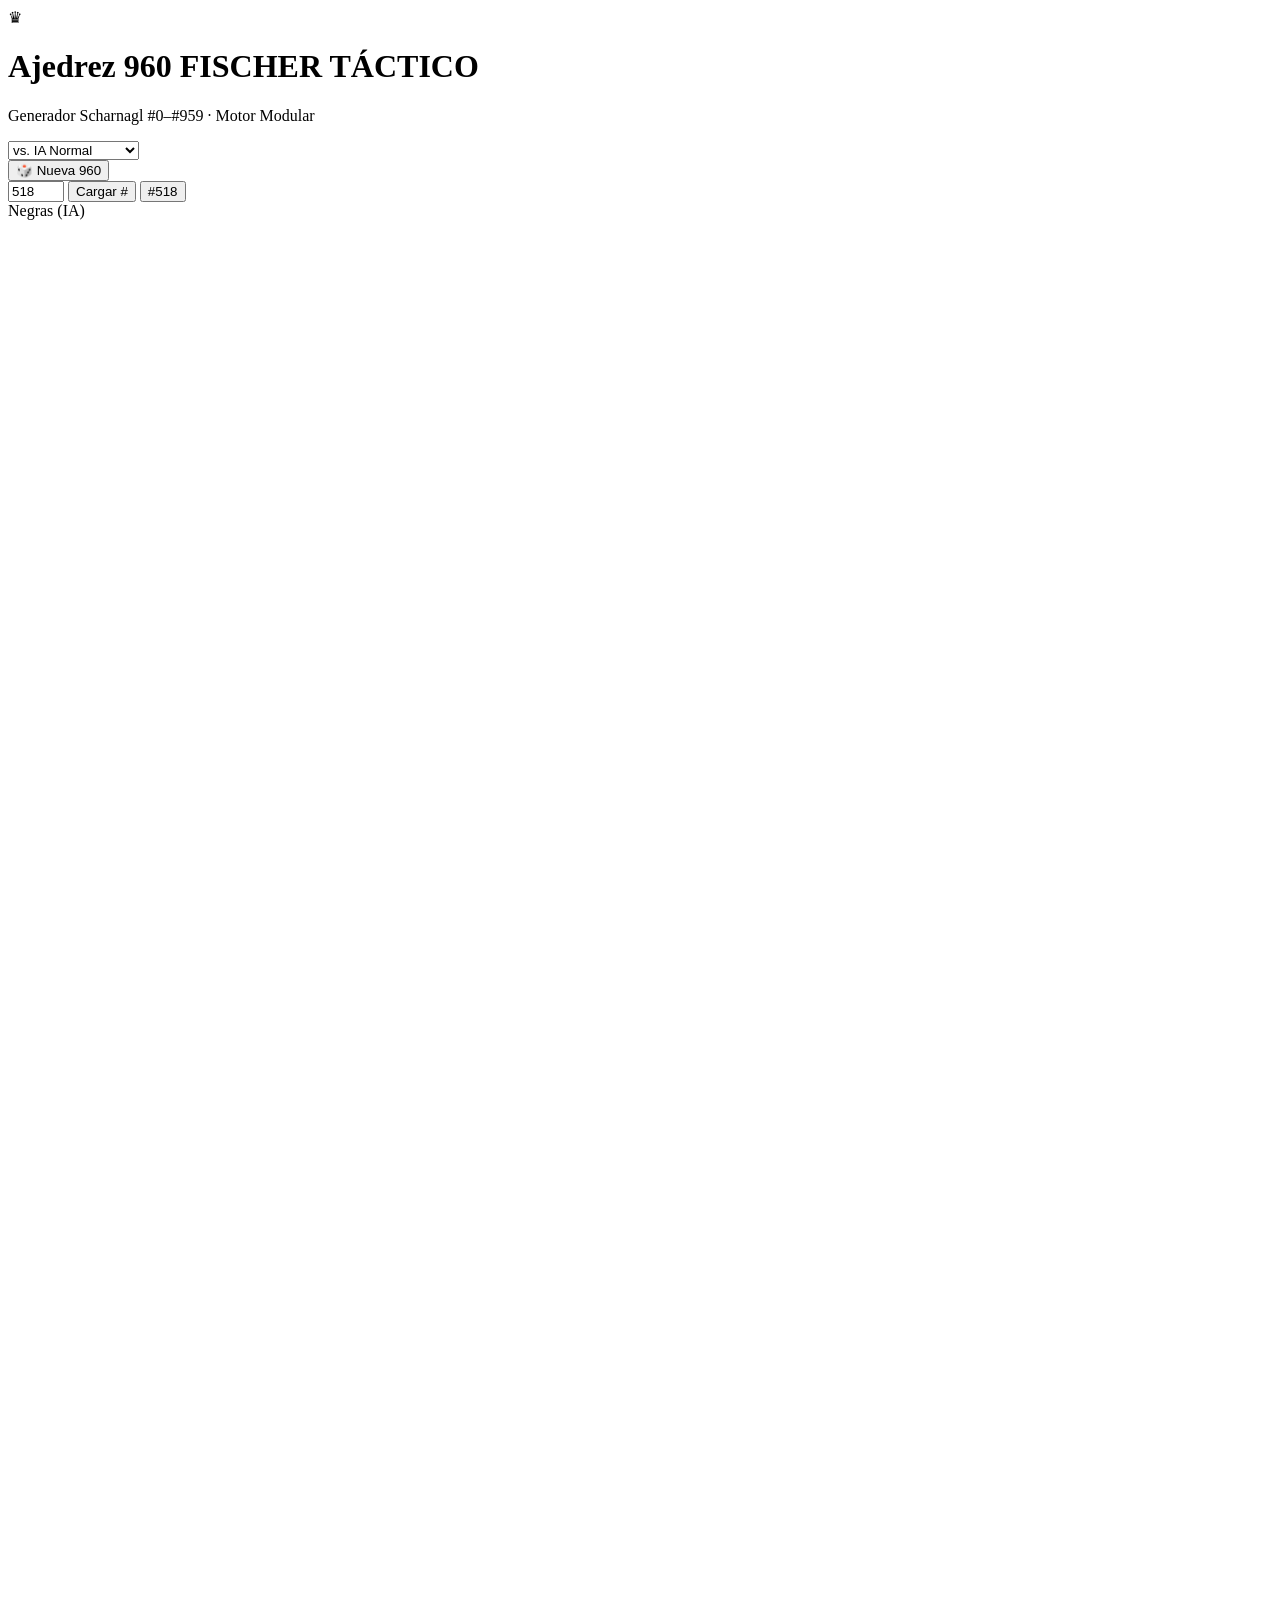
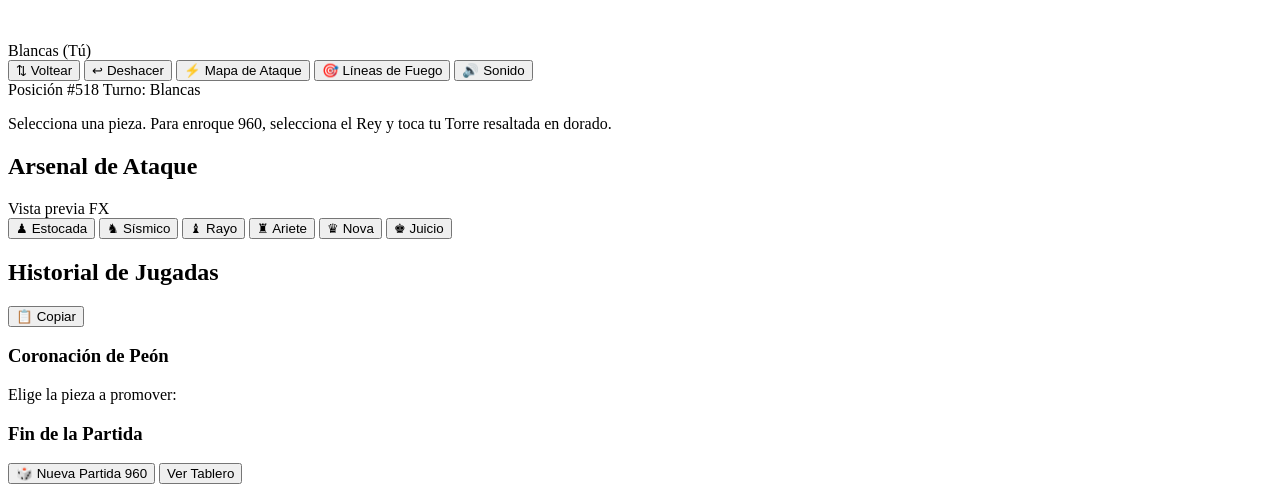
==== index.html @ e0a33cb6 "Create index.html" ====
<!DOCTYPE html>
<html lang="es" data-theme="neon">
<head>
  <meta charset="UTF-8" />
  <meta name="viewport" content="width=device-width, initial-scale=1.0" />
  <title>Ajedrez 960 — Método Fischer Táctico</title>
  <link rel="stylesheet" href="css/layout.css" />
</head>
<body>
  <header class="topbar">
    <div class="brand">
      <div class="brand-icon">♛</div>
      <div>
        <h1>Ajedrez 960 <span class="badge-tag">FISCHER TÁCTICO</span></h1>
        <p class="subtitle">Generador Scharnagl #0–#959 · Motor Modular</p>
      </div>
    </div>

    <div class="top-controls">
      <select id="mode-select" class="ctrl-select" title="Modo de juego">
        <option value="ai-normal">vs. IA Normal</option>
        <option value="ai-easy">vs. IA Fácil</option>
        <option value="pvp">2 Jugadores Local</option>
      </select>

      <div id="theme-slot" class="slot-inline"></div>

      <button id="btn-random-960" class="btn btn-primary">🎲 Nueva 960</button>

      <div class="pos-loader">
        <input id="pos-input" type="number" min="0" max="959" value="518" title="Número Scharnagl (0-959)" />
        <button id="btn-load-pos" class="btn btn-secondary">Cargar #</button>
        <button id="btn-classic" class="btn btn-ghost" title="Ajedrez clásico (#518)">#518</button>
      </div>
    </div>
  </header>

  <main class="arena">
    <!-- Columna Principal: Tablero -->
    <section class="board-column">
      <div class="player-bar" id="player-top">
        <div class="player-info">
          <span class="dot dot-black" id="top-dot"></span>
          <span class="player-name" id="top-name">Negras (IA)</span>
          <span class="material-adv" id="material-top"></span>
        </div>
        <div class="captured-strip" id="captured-top"></div>
        <div id="clock-top-slot" class="clock-slot"></div>
      </div>

      <div class="board-stage" id="board-stage">
        <div class="board-wrapper" id="board-wrapper">
          <div class="board-grid" id="board-grid"></div>
          <svg class="tactical-svg" id="tactical-svg" viewBox="0 0 800 800" preserveAspectRatio="none"></svg>
          <canvas class="fx-canvas" id="fx-canvas"></canvas>
        </div>
      </div>

      <div class="player-bar" id="player-bottom">
        <div class="player-info">
          <span class="dot dot-white" id="bottom-dot"></span>
          <span class="player-name" id="bottom-name">Blancas (Tú)</span>
          <span class="material-adv" id="material-bottom"></span>
        </div>
        <div class="captured-strip" id="captured-bottom"></div>
        <div id="clock-bottom-slot" class="clock-slot"></div>
      </div>

      <div class="board-toolbar">
        <button id="btn-flip" class="btn btn-secondary">⇅ Voltear</button>
        <button id="btn-undo" class="btn btn-secondary">↩ Deshacer</button>
        <button id="btn-attack-map" class="btn btn-secondary">⚡ Mapa de Ataque</button>
        <button id="btn-threat-lines" class="btn btn-secondary active">🎯 Líneas de Fuego</button>
        <button id="btn-sound" class="btn btn-secondary active">🔊 Sonido</button>
      </div>
    </section>

    <!-- Panel Lateral -->
    <aside class="side-panel">
      <div class="card status-card">
        <div class="status-row">
          <span class="pos-badge" id="pos-badge">Posición #518</span>
          <span class="turn-pill" id="turn-pill">Turno: Blancas</span>
        </div>
        <p class="status-text" id="status-text">
          Selecciona una pieza. Para enroque 960, selecciona el Rey y toca tu Torre resaltada en dorado.
        </p>
        <div id="postgame-slot"></div>
      </div>

      <div class="card">
        <div class="card-header">
          <h2>Arsenal de Ataque</h2>
          <span class="mini-hint">Vista previa FX</span>
        </div>
        <div class="fx-preview-grid" id="fx-preview-grid">
          <button class="fx-btn" data-fx="P">♟ Estocada</button>
          <button class="fx-btn" data-fx="N">♞ Sísmico</button>
          <button class="fx-btn" data-fx="B">♝ Rayo</button>
          <button class="fx-btn" data-fx="R">♜ Ariete</button>
          <button class="fx-btn" data-fx="Q">♛ Nova</button>
          <button class="fx-btn" data-fx="K">♚ Juicio</button>
        </div>
      </div>

      <div class="card history-card">
        <div class="card-header">
          <h2>Historial de Jugadas</h2>
          <button id="btn-copy-pgn" class="btn-tiny">📋 Copiar</button>
        </div>
        <div class="moves-list" id="moves-list"></div>
      </div>
    </aside>
  </main>

  <!-- Modal Coronación -->
  <div class="modal-backdrop hidden" id="promo-modal">
    <div class="modal-box">
      <h3>Coronación de Peón</h3>
      <p>Elige la pieza a promover:</p>
      <div class="promo-choices" id="promo-choices"></div>
    </div>
  </div>

  <!-- Modal Fin de Partida -->
  <div class="modal-backdrop hidden" id="gameover-modal">
    <div class="modal-box">
      <h3 id="gameover-title">Fin de la Partida</h3>
      <p id="gameover-subtitle"></p>
      <div class="modal-actions" id="gameover-actions">
        <button id="btn-rematch" class="btn btn-primary">🎲 Nueva Partida 960</button>
        <button id="btn-close-gameover" class="btn btn-secondary">Ver Tablero</button>
      </div>
    </div>
  </div>

  <script type="module" src="js/main.js"></script>
</body>
</html>
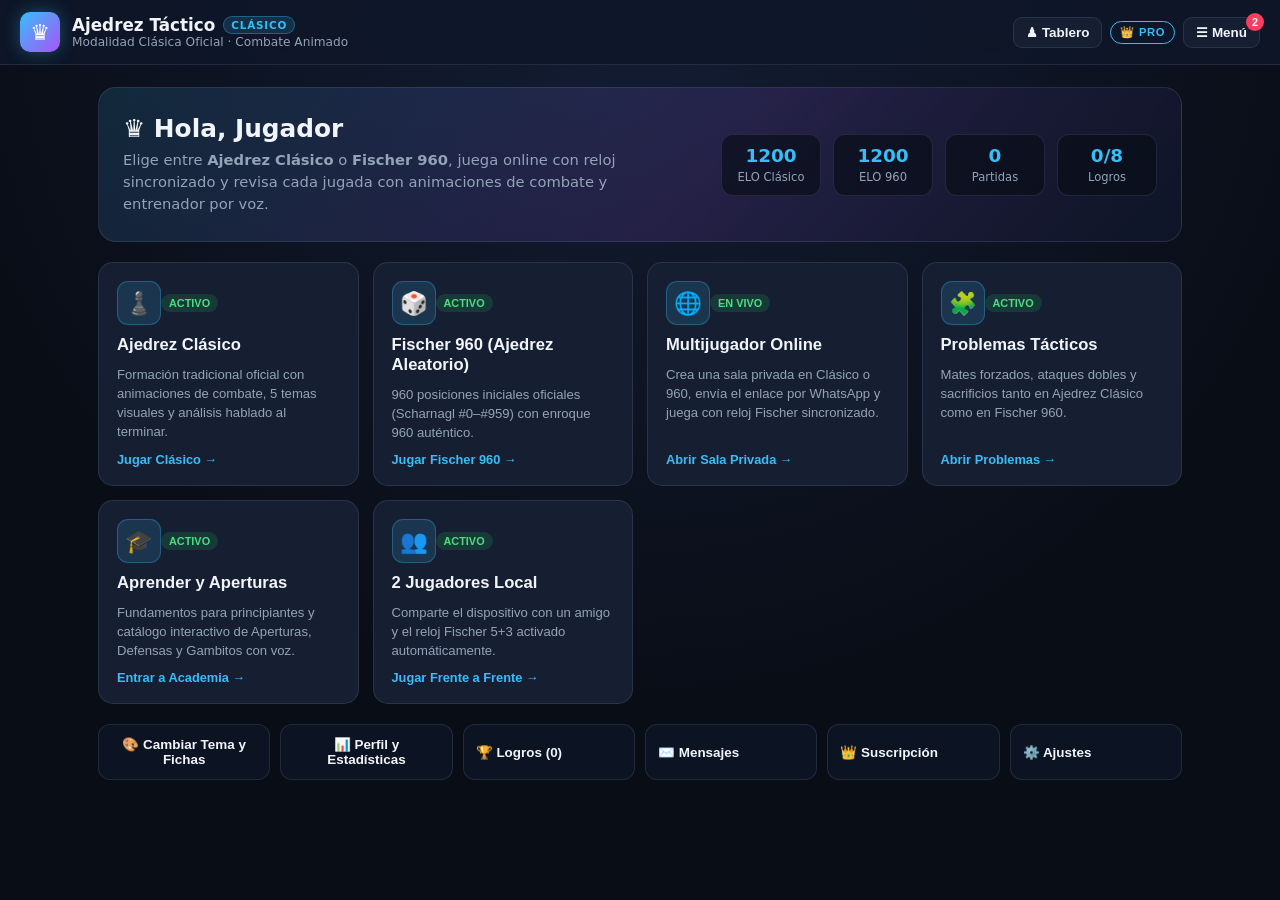
==== commit 86b476de: "Update index.html" ====
--- a/index.html
+++ b/index.html
@@ -135,5 +135,6 @@
   </div>
 
   <script type="module" src="js/main.js"></script>
+  <script type="module" src="js/plugins.js"></script>
 </body>
 </html>
--- a/css/layout.css
+++ b/css/layout.css
@@ -0,0 +1,561 @@
+:root {
+  --bg-main: #090d16;
+  --bg-panel: #111827;
+  --bg-card: #161f32;
+  --border-color: rgba(148, 163, 184, 0.16);
+  --text-main: #f1f5f9;
+  --text-muted: #94a3b8;
+
+  --sq-light: #24324a;
+  --sq-dark: #131c2e;
+  --sq-selected: rgba(56, 189, 248, 0.45);
+  --sq-last-from: rgba(250, 204, 21, 0.22);
+  --sq-last-to: rgba(250, 204, 21, 0.38);
+  --sq-castle: rgba(245, 158, 11, 0.48);
+
+  --accent-cyan: #38bdf8;
+  --accent-crimson: #f43f5e;
+  --accent-gold: #f59e0b;
+  --accent-violet: #a855f7;
+
+  --board-border: #1e293b;
+  --board-shadow: 0 20px 50px rgba(0, 0, 0, 0.65);
+}
+
+* {
+  box-sizing: border-box;
+  margin: 0;
+  padding: 0;
+}
+
+body {
+  font-family: 'Inter', system-ui, -apple-system, BlinkMacSystemFont, 'Segoe UI', sans-serif;
+  background: radial-gradient(circle at top, #131d33 0%, var(--bg-main) 65%);
+  color: var(--text-main);
+  min-height: 100vh;
+  display: flex;
+  flex-direction: column;
+}
+
+/* Topbar */
+.topbar {
+  display: flex;
+  flex-wrap: wrap;
+  justify-content: space-between;
+  align-items: center;
+  gap: 12px;
+  padding: 12px 20px;
+  background: rgba(15, 23, 42, 0.85);
+  border-bottom: 1px solid var(--border-color);
+  backdrop-filter: blur(10px);
+}
+
+.brand {
+  display: flex;
+  align-items: center;
+  gap: 12px;
+}
+
+.brand-icon {
+  width: 40px;
+  height: 40px;
+  border-radius: 10px;
+  background: linear-gradient(135deg, var(--accent-cyan), var(--accent-violet));
+  display: grid;
+  place-items: center;
+  font-size: 22px;
+  color: #fff;
+  box-shadow: 0 0 18px rgba(56, 189, 248, 0.35);
+}
+
+.brand h1 {
+  font-size: 1.05rem;
+  font-weight: 700;
+  display: flex;
+  align-items: center;
+  gap: 8px;
+}
+
+.badge-tag {
+  font-size: 0.65rem;
+  letter-spacing: 0.08em;
+  padding: 2px 7px;
+  border-radius: 999px;
+  background: rgba(56, 189, 248, 0.16);
+  color: var(--accent-cyan);
+  border: 1px solid rgba(56, 189, 248, 0.35);
+}
+
+.subtitle {
+  font-size: 0.76rem;
+  color: var(--text-muted);
+}
+
+.top-controls {
+  display: flex;
+  flex-wrap: wrap;
+  align-items: center;
+  gap: 8px;
+}
+
+.pos-loader {
+  display: flex;
+  align-items: center;
+  gap: 4px;
+}
+
+.ctrl-select,
+.pos-loader input {
+  background: var(--bg-card);
+  color: var(--text-main);
+  border: 1px solid var(--border-color);
+  border-radius: 8px;
+  padding: 7px 10px;
+  font-size: 0.84rem;
+}
+
+.pos-loader input {
+  width: 72px;
+  text-align: center;
+}
+
+/* Botones */
+.btn {
+  border: 1px solid transparent;
+  border-radius: 8px;
+  padding: 7px 12px;
+  font-size: 0.83rem;
+  font-weight: 600;
+  cursor: pointer;
+  transition: transform 0.12s ease, background 0.15s ease, border-color 0.15s ease;
+  color: var(--text-main);
+}
+
+.btn:active {
+  transform: scale(0.97);
+}
+
+.btn-primary {
+  background: linear-gradient(135deg, #0284c7, #6366f1);
+  box-shadow: 0 4px 14px rgba(2, 132, 199, 0.35);
+}
+
+.btn-primary:hover {
+  filter: brightness(1.1);
+}
+
+.btn-secondary {
+  background: var(--bg-card);
+  border-color: var(--border-color);
+}
+
+.btn-secondary:hover {
+  border-color: var(--accent-cyan);
+}
+
+.btn-secondary.active {
+  background: rgba(56, 189, 248, 0.16);
+  border-color: var(--accent-cyan);
+  color: var(--accent-cyan);
+}
+
+.btn-ghost {
+  background: transparent;
+  border-color: var(--border-color);
+  color: var(--text-muted);
+}
+
+.btn-ghost:hover {
+  color: var(--text-main);
+  border-color: var(--text-muted);
+}
+
+.btn-tiny {
+  background: transparent;
+  border: 1px solid var(--border-color);
+  color: var(--text-muted);
+  border-radius: 6px;
+  padding: 3px 8px;
+  font-size: 0.74rem;
+  cursor: pointer;
+}
+
+.btn-tiny:hover {
+  color: var(--text-main);
+  border-color: var(--accent-cyan);
+}
+
+/* Arena */
+.arena {
+  flex: 1;
+  width: 100%;
+  max-width: 1240px;
+  margin: 0 auto;
+  padding: 16px;
+  display: grid;
+  grid-template-columns: minmax(300px, 640px) minmax(280px, 1fr);
+  gap: 20px;
+  align-items: start;
+}
+
+.board-column {
+  display: flex;
+  flex-direction: column;
+  gap: 10px;
+}
+
+.player-bar {
+  display: flex;
+  align-items: center;
+  justify-content: space-between;
+  gap: 10px;
+  background: var(--bg-card);
+  border: 1px solid var(--border-color);
+  border-radius: 10px;
+  padding: 8px 12px;
+  min-height: 44px;
+}
+
+.player-info {
+  display: flex;
+  align-items: center;
+  gap: 8px;
+  font-size: 0.88rem;
+  font-weight: 600;
+}
+
+.dot {
+  width: 10px;
+  height: 10px;
+  border-radius: 50%;
+}
+
+.dot-white {
+  background: #f8fafc;
+  box-shadow: 0 0 8px rgba(248, 250, 252, 0.7);
+}
+
+.dot-black {
+  background: #475569;
+  border: 1px solid #94a3b8;
+}
+
+.material-adv {
+  font-size: 0.75rem;
+  color: var(--accent-gold);
+  font-weight: 700;
+}
+
+.captured-strip {
+  display: flex;
+  align-items: center;
+  flex-wrap: wrap;
+  gap: 2px;
+  font-size: 0.95rem;
+  opacity: 0.9;
+}
+
+/* Tablero y Overlays */
+.board-stage {
+  position: relative;
+  width: 100%;
+}
+
+.board-wrapper {
+  position: relative;
+  width: 100%;
+  aspect-ratio: 1 / 1;
+  border-radius: 12px;
+  overflow: hidden;
+  border: 3px solid var(--board-border);
+  box-shadow: var(--board-shadow);
+  user-select: none;
+  transition: transform 0.06s linear;
+}
+
+.board-grid {
+  width: 100%;
+  height: 100%;
+  display: grid;
+  grid-template-columns: repeat(8, 1fr);
+  grid-template-rows: repeat(8, 1fr);
+}
+
+.square {
+  position: relative;
+  display: grid;
+  place-items: center;
+  cursor: pointer;
+  transition: background-color 0.14s ease;
+}
+
+.square.light { background-color: var(--sq-light); }
+.square.dark  { background-color: var(--sq-dark); }
+.square.selected { box-shadow: inset 0 0 0 3px var(--accent-cyan); background-color: var(--sq-selected) !important; }
+.square.last-from { background-color: var(--sq-last-from); }
+.square.last-to   { background-color: var(--sq-last-to); }
+.square.in-check  {
+  background: radial-gradient(circle, rgba(244, 63, 94, 0.85) 10%, rgba(244, 63, 94, 0.25) 75%) !important;
+}
+
+.square.castle-target {
+  box-shadow: inset 0 0 0 3px var(--accent-gold);
+  background-color: var(--sq-castle) !important;
+}
+
+/* Mapa de ataque */
+.square.atk-w::before,
+.square.atk-b::before,
+.square.atk-both::before {
+  content: '';
+  position: absolute;
+  inset: 0;
+  pointer-events: none;
+}
+
+.square.atk-w::before    { background: rgba(56, 189, 248, 0.22); }
+.square.atk-b::before    { background: rgba(244, 63, 94, 0.22); }
+.square.atk-both::before { background: rgba(168, 85, 247, 0.28); }
+
+/* Indicadores de jugada legal */
+.move-dot {
+  width: 28%;
+  height: 28%;
+  border-radius: 50%;
+  background: rgba(56, 189, 248, 0.7);
+  box-shadow: 0 0 10px rgba(56, 189, 248, 0.6);
+  pointer-events: none;
+  z-index: 2;
+}
+
+.capture-ring {
+  position: absolute;
+  inset: 7%;
+  border-radius: 50%;
+  border: 4px solid rgba(244, 63, 94, 0.85);
+  box-shadow: 0 0 12px rgba(244, 63, 94, 0.55);
+  pointer-events: none;
+  z-index: 2;
+}
+
+.coord-rank,
+.coord-file {
+  position: absolute;
+  font-size: 10px;
+  font-weight: 700;
+  opacity: 0.55;
+  pointer-events: none;
+}
+
+.coord-rank { top: 3px; left: 4px; }
+.coord-file { bottom: 2px; right: 4px; }
+
+.piece-wrap {
+  width: 84%;
+  height: 84%;
+  z-index: 3;
+  pointer-events: none;
+  display: grid;
+  place-items: center;
+  transition: transform 0.14s ease;
+}
+
+.piece-wrap svg {
+  width: 100%;
+  height: 100%;
+  filter: drop-shadow(0 4px 5px rgba(0, 0, 0, 0.55));
+}
+
+.square:hover .piece-wrap {
+  transform: translateY(-2px) scale(1.04);
+}
+
+.tactical-svg,
+.fx-canvas {
+  position: absolute;
+  inset: 0;
+  width: 100%;
+  height: 100%;
+  pointer-events: none;
+}
+
+.tactical-svg { z-index: 4; }
+.fx-canvas    { z-index: 5; }
+
+.board-toolbar {
+  display: flex;
+  flex-wrap: wrap;
+  gap: 8px;
+}
+
+/* Panel Lateral */
+.side-panel {
+  display: flex;
+  flex-direction: column;
+  gap: 14px;
+}
+
+.card {
+  background: var(--bg-card);
+  border: 1px solid var(--border-color);
+  border-radius: 12px;
+  padding: 14px;
+}
+
+.card-header {
+  display: flex;
+  justify-content: space-between;
+  align-items: center;
+  margin-bottom: 10px;
+}
+
+.card h2 {
+  font-size: 0.92rem;
+  font-weight: 700;
+}
+
+.mini-hint {
+  font-size: 0.72rem;
+  color: var(--text-muted);
+}
+
+.status-row {
+  display: flex;
+  justify-content: space-between;
+  align-items: center;
+  margin-bottom: 8px;
+}
+
+.pos-badge {
+  font-size: 0.78rem;
+  font-weight: 700;
+  padding: 3px 9px;
+  border-radius: 999px;
+  background: rgba(168, 85, 247, 0.18);
+  color: #d8b4fe;
+  border: 1px solid rgba(168, 85, 247, 0.35);
+}
+
+.turn-pill {
+  font-size: 0.78rem;
+  font-weight: 700;
+  color: var(--accent-cyan);
+}
+
+.status-text {
+  font-size: 0.82rem;
+  line-height: 1.45;
+  color: var(--text-muted);
+}
+
+.fx-preview-grid {
+  display: grid;
+  grid-template-columns: repeat(3, 1fr);
+  gap: 6px;
+}
+
+.fx-btn {
+  background: rgba(15, 23, 42, 0.7);
+  color: var(--text-main);
+  border: 1px solid var(--border-color);
+  border-radius: 8px;
+  padding: 7px 6px;
+  font-size: 0.76rem;
+  font-weight: 600;
+  cursor: pointer;
+  transition: border-color 0.15s, background 0.15s;
+}
+
+.fx-btn:hover {
+  border-color: var(--accent-gold);
+  background: rgba(245, 158, 11, 0.12);
+}
+
+.moves-list {
+  max-height: 290px;
+  overflow-y: auto;
+  display: flex;
+  flex-direction: column;
+  gap: 4px;
+  font-family: ui-monospace, SFMono-Regular, Menlo, monospace;
+  font-size: 0.8rem;
+}
+
+.move-row {
+  display: grid;
+  grid-template-columns: 32px 1fr 1fr;
+  gap: 6px;
+  padding: 4px 6px;
+  border-radius: 6px;
+  background: rgba(15, 23, 42, 0.45);
+}
+
+.move-num { color: var(--text-muted); }
+
+/* Modales */
+.modal-backdrop {
+  position: fixed;
+  inset: 0;
+  background: rgba(2, 6, 23, 0.78);
+  backdrop-filter: blur(4px);
+  display: grid;
+  place-items: center;
+  z-index: 50;
+}
+
+.modal-backdrop.hidden {
+  display: none;
+}
+
+.modal-box {
+  background: var(--bg-panel);
+  border: 1px solid var(--border-color);
+  border-radius: 14px;
+  padding: 20px;
+  width: min(360px, 92vw);
+  text-align: center;
+  box-shadow: 0 20px 50px rgba(0, 0, 0, 0.6);
+}
+
+.modal-box h3 {
+  margin-bottom: 6px;
+}
+
+.modal-box p {
+  font-size: 0.86rem;
+  color: var(--text-muted);
+  margin-bottom: 14px;
+}
+
+.promo-choices {
+  display: grid;
+  grid-template-columns: repeat(4, 1fr);
+  gap: 8px;
+}
+
+.promo-choice {
+  background: var(--bg-card);
+  border: 1px solid var(--border-color);
+  border-radius: 10px;
+  padding: 8px;
+  cursor: pointer;
+}
+
+.promo-choice:hover {
+  border-color: var(--accent-cyan);
+  background: rgba(56, 189, 248, 0.15);
+}
+
+.modal-actions {
+  display: flex;
+  justify-content: center;
+  flex-wrap: wrap;
+  gap: 10px;
+}
+
+/* Responsive */
+@media (max-width: 920px) {
+  .arena {
+    grid-template-columns: 1fr;
+  }
+}
